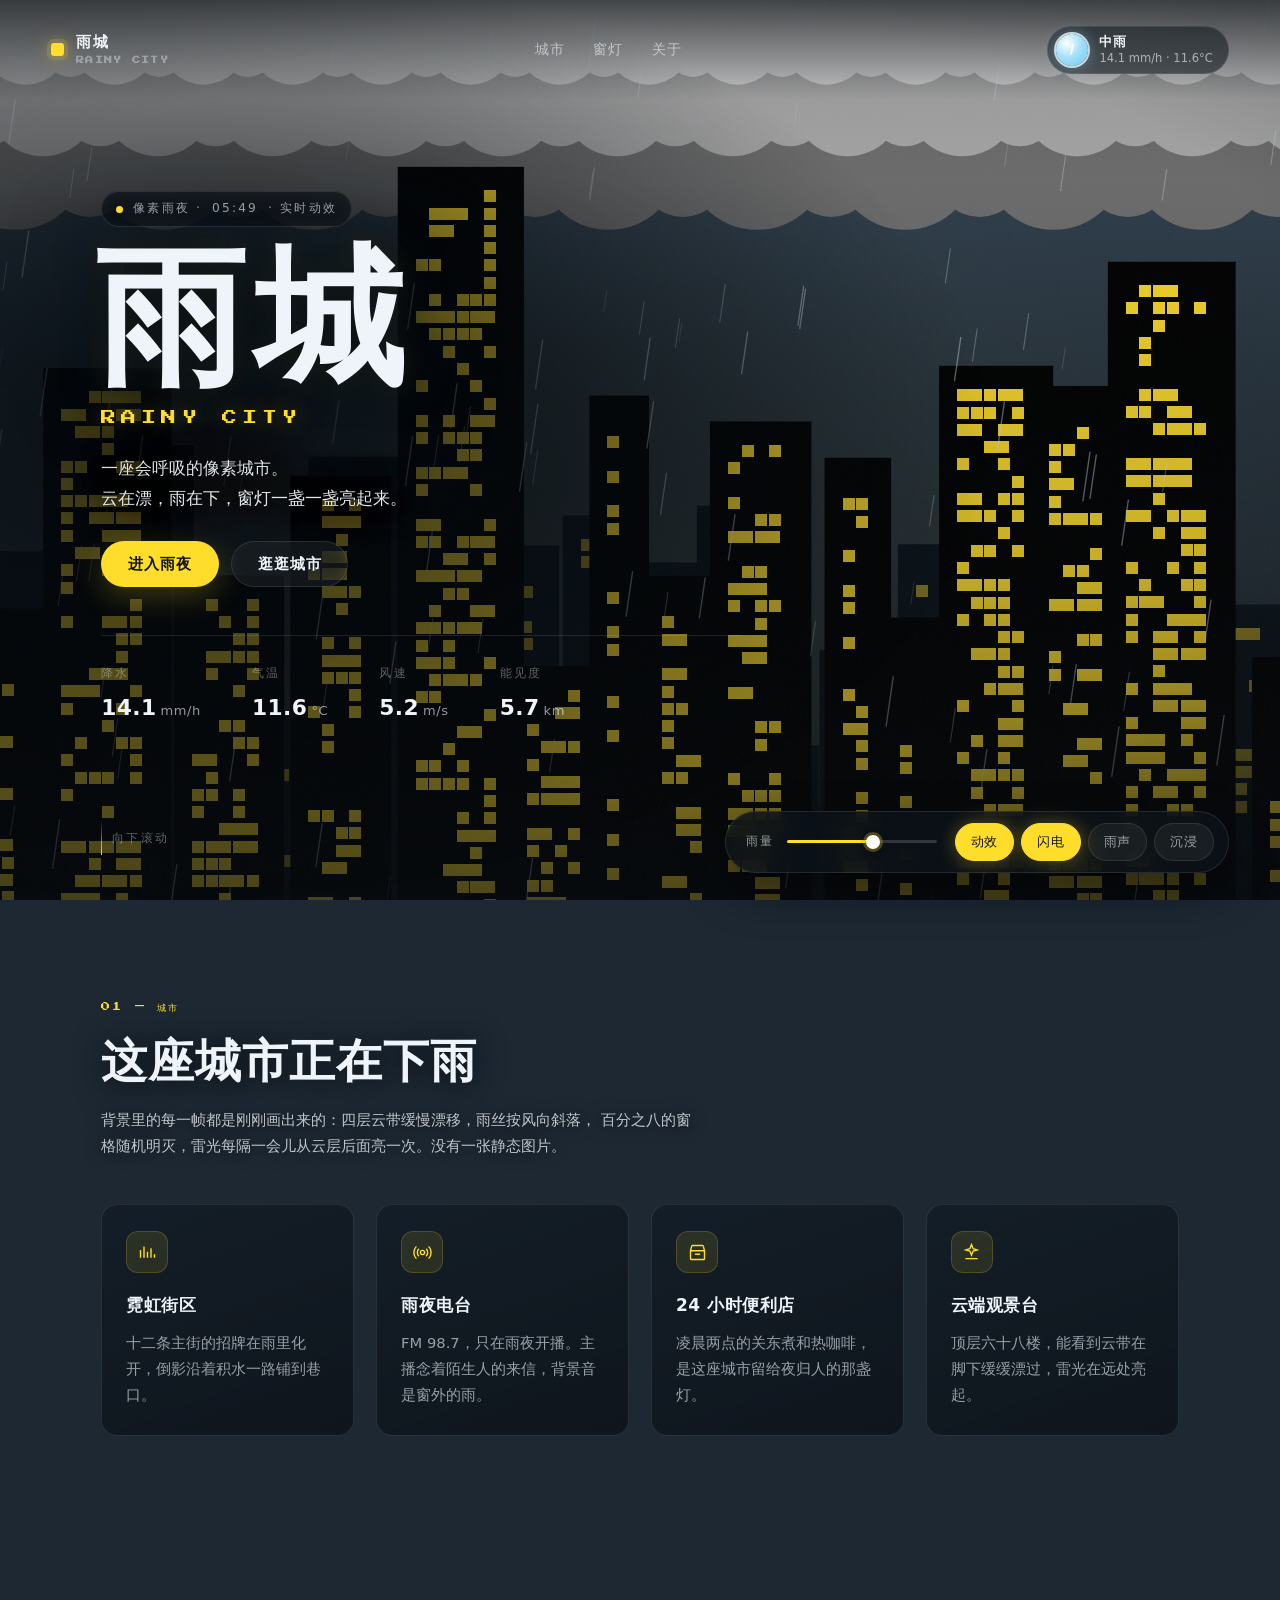
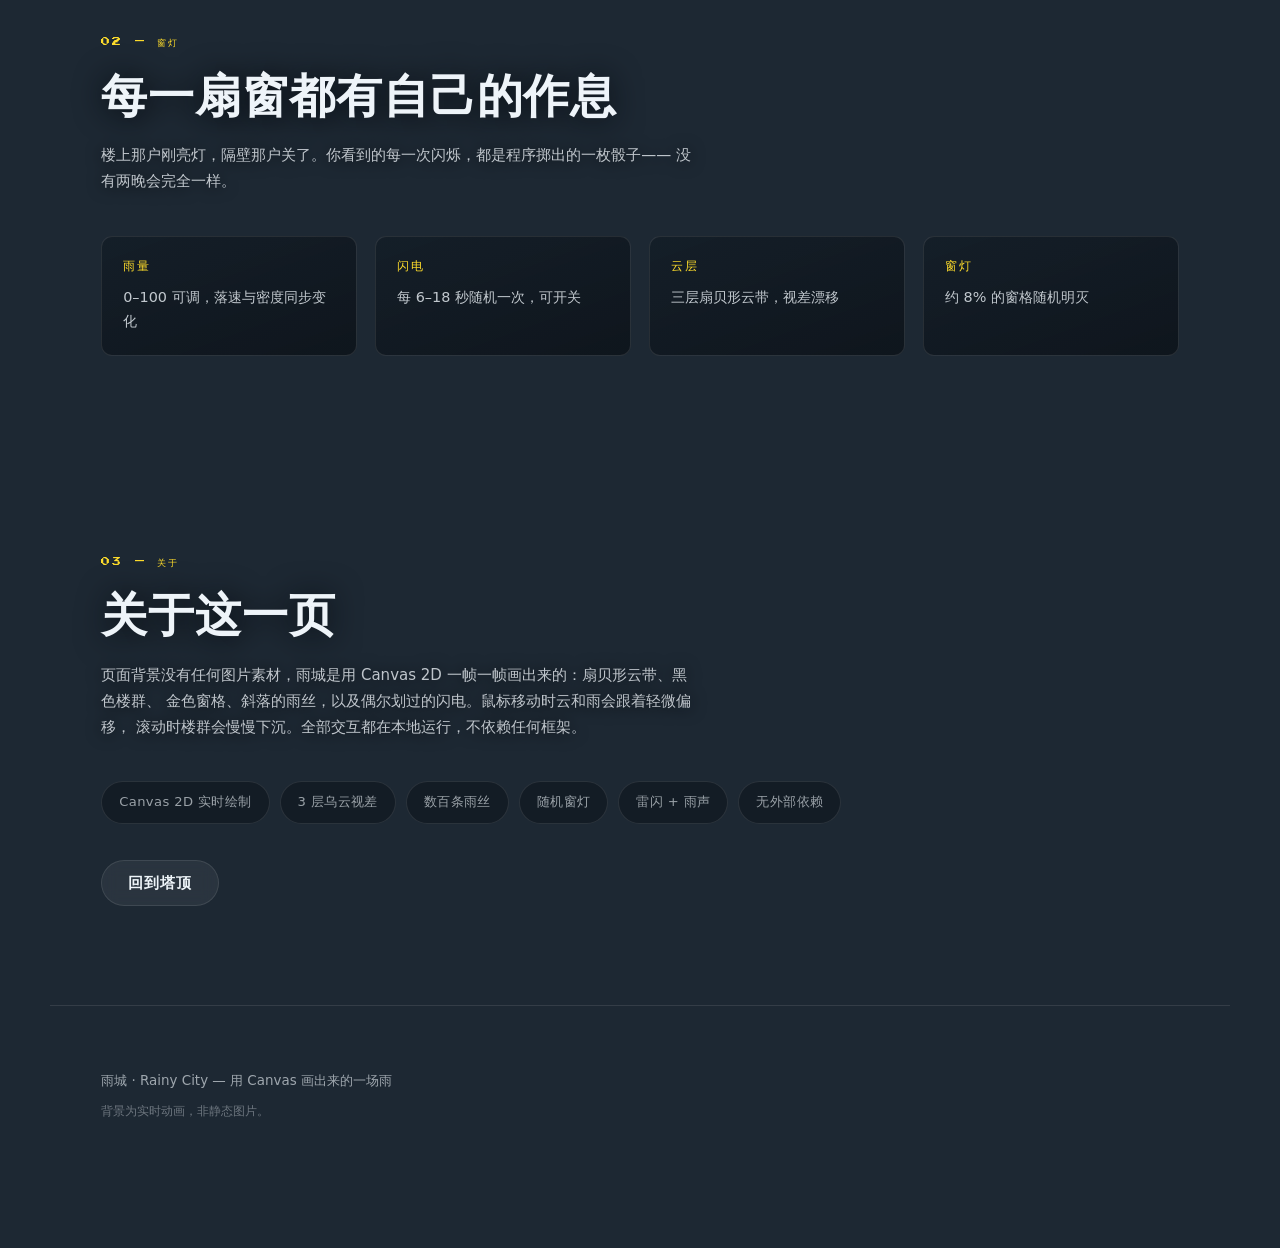
==== index.html @ 8e8bc32e "雨城 Rainy City：Canvas 实时雨夜城市 + 2D 伪 3D 街景漫步 - scene.js：逐帧绘制的雨夜城市（三层扇贝形云带、黑色楼群、随机明灭的窗格、斜落雨丝、雷闪、WebAudi" ====
<!DOCTYPE html>
<html lang="zh-CN">
<head>
<meta charset="utf-8">
<meta name="viewport" content="width=device-width, initial-scale=1, viewport-fit=cover">
<meta name="color-scheme" content="dark">
<meta name="theme-color" content="#1b2731">
<title>雨城 · Rainy City — 会下��的像素城市</title>
<meta name="description" content="雨城 Rainy City：一座完全由 Canvas 实时绘制的像素雨夜城市。云层漂移、雨丝斜落、窗灯明灭、雷光闪过。">
<link rel="icon" href="data:image/svg+xml,%3Csvg xmlns='http://www.w3.org/2000/svg' viewBox='0 0 32 32'%3E%3Crect width='32' height='32' rx='6' fill='%231b2731'/%3E%3Cpath d='M16 5c4.4 5.6 7.6 9.4 7.6 13.4A7.6 7.6 0 0 1 8.4 18.4C8.4 14.4 11.6 10.6 16 5z' fill='%23ffdd2b'/%3E%3C/svg%3E">
<link rel="preconnect" href="https://fonts.googleapis.com">
<link rel="preconnect" href="https://fonts.gstatic.com" crossorigin>
<link href="https://fonts.googleapis.com/css2?family=Press+Start+2P&display=swap" rel="stylesheet">
<link rel="stylesheet" href="assets/styles.css">
</head>
<body>

<!-- ============ 街景漫步：2D 伪 3D 侧视街道 ============ -->
<canvas class="walk" id="walk" aria-hidden="true"></canvas>

<div class="walk-hud" id="walkHud">
  <header class="walk-hud__bar">
    <div class="walk-hud__title">
      <span class="walk-hud__dot" aria-hidden="true"></span>
      <span class="walk-hud__label">雨城漫步</span>
      <em id="walkNow">霓虹街区</em>
    </div>
    <button class="chip" id="walkExit" type="button">离开街景</button>
  </header>

  <nav class="walk-nav" id="walkNav" aria-label="跳转到某个地点"></nav>

  <p class="walk-hint"><kbd>←</kbd><kbd>→</kbd> 或 <kbd>A</kbd><kbd>D</kbd> 行走　·　<kbd>Esc</kbd> 离开</p>
</div>

<a class="skip-link" href="#main">跳到主要内容</a>

<!-- ============ 动态背景：实时绘制的雨夜城市 ============ -->
<div class="scene" aria-hidden="true">
  <canvas id="scene"></canvas>
  <div class="scene__dim" id="sceneDim"></div>
  <div class="scene__flash" id="flash"></div>
  <div class="scene__vignette"></div>
  <div class="scene__grain"></div>
</div>

<!-- ============ 顶栏 ============ -->
<header class="topbar">
  <a class="brand" href="#top">
    <span class="brand__mark" aria-hidden="true"></span>
    <span class="brand__text">雨城<em>Rainy City</em></span>
  </a>

  <nav class="nav" aria-label="主导航">
    <a href="#city">城市</a>
    <a href="#nights">窗灯</a>
    <a href="#about">关于</a>
  </nav>

  <div class="weather" role="status">
    <span class="weather__orb" aria-hidden="true"><i></i></span>
    <span class="weather__text">
      <b id="weatherLabel">中雨</b>
      <span><span id="weatherRate">12.4</span> mm/h · <span id="weatherTemp">11.6</span>°C</span>
    </span>
  </div>
</header>

<main id="main">

  <!-- ============ HERO ============ -->
  <section class="hero" id="top">
    <p class="hero__eyebrow"><span class="pulse" aria-hidden="true"></span>像素雨夜 · <span id="clock">23:47</span> · 实时动效</p>

    <h1 class="hero__title">雨城</h1>
    <p class="hero__latin">Rainy City</p>

    <p class="hero__lead">
      一座会呼吸的像素城市。<br>
      云在漂，雨在下，窗灯一盏一盏亮起来。
    </p>

    <div class="hero__actions">
      <button class="btn btn--primary" id="immersiveBtn" type="button">进入雨夜</button>
      <button class="btn btn--ghost" id="walkBtn" type="button">逛逛城市</button>
    </div>

    <dl class="stats">
      <div class="stat"><dt>降水</dt><dd><span id="statRain">12.4</span><small>mm/h</small></dd></div>
      <div class="stat"><dt>气温</dt><dd><span id="statTemp">11.6</span><small>°C</small></dd></div>
      <div class="stat"><dt>风速</dt><dd><span id="statWind">5.2</span><small>m/s</small></dd></div>
      <div class="stat"><dt>能见度</dt><dd><span id="statVis">3.1</span><small>km</small></dd></div>
    </dl>

    <p class="scroll-hint" aria-hidden="true"><span></span>向下滚动</p>
  </section>

  <!-- ============ 城市 ============ -->
  <section class="section" id="city">
    <header class="section__head">
      <p class="section__eyebrow">01 — 城市</p>
      <h2 class="section__title">这座城市正在下雨</h2>
      <p class="section__lead">
        背景里的每一帧都是刚刚画出来的：四层云带缓慢漂移，雨丝按风向斜落，
        百分之八的窗格随机明灭，雷光每隔一会儿从云层后面亮一次。没有一张静态图片。
      </p>
    </header>

    <div class="cards">
      <article class="card">
        <span class="card__icon" aria-hidden="true">
          <svg viewBox="0 0 24 24" fill="none" stroke="currentColor" stroke-width="1.6"><path d="M4 18V9m4 9V5m4 13v-7m4 7V7m4 11v-4"/></svg>
        </span>
        <h3>霓虹街区</h3>
        <p>十二条主街的招牌在雨里化开，倒影沿着积水一路铺到巷口。</p>
      </article>

      <article class="card">
        <span class="card__icon" aria-hidden="true">
          <svg viewBox="0 0 24 24" fill="none" stroke="currentColor" stroke-width="1.6"><circle cx="12" cy="12" r="2.4"/><path d="M7.8 7.8a6 6 0 0 0 0 8.4m8.4 0a6 6 0 0 0 0-8.4M5 5a10 10 0 0 0 0 14m14 0a10 10 0 0 0 0-14"/></svg>
        </span>
        <h3>雨夜电台</h3>
        <p>FM 98.7，只在雨夜开播。主播念着陌生人的来信，背景音是窗外的雨。</p>
      </article>

      <article class="card">
        <span class="card__icon" aria-hidden="true">
          <svg viewBox="0 0 24 24" fill="none" stroke="currentColor" stroke-width="1.6"><path d="M4 10l1.4-5.2A1 1 0 0 1 6.4 4h11.2a1 1 0 0 1 1 .8L20 10M4 10h16v9a1 1 0 0 1-1 1H5a1 1 0 0 1-1-1v-9z"/><path d="M9 14h6"/></svg>
        </span>
        <h3>24 小时便利店</h3>
        <p>凌晨两点的关东煮和热咖啡，是这座城市留给夜归人的那盏灯。</p>
      </article>

      <article class="card">
        <span class="card__icon" aria-hidden="true">
          <svg viewBox="0 0 24 24" fill="none" stroke="currentColor" stroke-width="1.6"><path d="M12 3l1.9 4.6L18.5 9l-4.6 1.4L12 15l-1.9-4.6L5.5 9l4.6-1.4z"/><path d="M5 19h14"/></svg>
        </span>
        <h3>云端观景台</h3>
        <p>顶层六十八楼，能看到云带在脚下缓缓漂过，雷光在远处亮起。</p>
      </article>
    </div>
  </section>

  <!-- ============ 窗灯 ============ -->
  <section class="section" id="nights">
    <header class="section__head">
      <p class="section__eyebrow">02 — 窗灯</p>
      <h2 class="section__title">每一扇窗都有自己的作息</h2>
      <p class="section__lead">
        楼上那户刚亮灯，隔壁那户关了。你看到的每一次闪烁，都是程序掷出的一枚骰子——
        没有两晚会完全一样。
      </p>
    </header>

    <dl class="facts">
      <div class="fact"><dt>雨量</dt><dd>0–100 可调，落速与密度同步变化</dd></div>
      <div class="fact"><dt>闪电</dt><dd>每 6–18 秒随机一次，可开关</dd></div>
      <div class="fact"><dt>云层</dt><dd>三层扇贝形云带，视差漂移</dd></div>
      <div class="fact"><dt>窗灯</dt><dd>约 8% 的窗格随机明灭</dd></div>
    </dl>
  </section>

  <!-- ============ 关于 ============ -->
  <section class="section" id="about">
    <header class="section__head">
      <p class="section__eyebrow">03 — 关于</p>
      <h2 class="section__title">关于这一页</h2>
      <p class="section__lead">
        页面背景没有任何图片素材，雨城是用 Canvas 2D 一帧一帧画出来的：扇贝形云带、黑色楼群、
        金色窗格、斜落的雨丝，以及偶尔划过的闪电。鼠标移动时云和雨会跟着轻微偏移，
        滚动时楼群会慢慢下沉。全部交互都在本地运行，不依赖任何框架。
      </p>
    </header>

    <ul class="tags">
      <li>Canvas 2D 实时绘制</li>
      <li>3 层乌云视差</li>
      <li>数百条雨丝</li>
      <li>随机窗灯</li>
      <li>雷闪 + 雨声</li>
      <li>无外部依赖</li>
    </ul>

    <p class="about__actions">
      <a class="btn btn--ghost" href="#top">回到塔顶</a>
    </p>
  </section>
</main>

<footer class="footer">
  <p>雨城 · Rainy City — 用 Canvas 画出来的一场雨</p>
  <p class="footer__dim">背景为实时动画，非静态图片。</p>
</footer>

<!-- ============ 控制台 ============ -->
<aside class="console" aria-label="雨夜控制台">
  <label class="console__slider">
    <span class="console__label">雨量</span>
    <input type="range" id="rainSlider" min="0" max="100" value="58" step="1" aria-label="雨量">
  </label>
  <div class="console__toggles">
    <button class="chip" id="motionToggle" type="button" aria-pressed="true">动效</button>
    <button class="chip" id="lightningToggle" type="button" aria-pressed="true">闪电</button>
    <button class="chip" id="soundToggle" type="button" aria-pressed="false">雨声</button>
    <button class="chip" id="immersiveToggle" type="button" aria-pressed="false">沉浸</button>
  </div>
</aside>

<p class="exit-hint">按 <b>Esc</b> 退出雨夜　·　暴雨越大，雨声越响</p>

<noscript>
  <p class="noscript">启用 JavaScript 才能看到会动的雨夜城市。</p>
</noscript>

<script src="assets/scene.js" defer></script>
<script src="assets/walk.js" defer></script>
<script src="assets/app.js" defer></script>
</body>
</html>
---- assets/styles.css ----
/* ==========================================================================
   雨城 · Rainy City
   调色取自场景本身：石板蓝的夜空、三级灰云、纯黑楼体、金色窗格
   ========================================================================== */

:root{
  /* 场景色 */
  --sky-top:      #2f4050;
  --sky-bottom:   #1d2833;
  --cloud-light:  #cfcfcf;
  --cloud-mid:    #a9a9a9;
  --cloud-dark:   #6b6b6b;
  --ink:          #000000;

  /* 窗灯 */
  --glow:         #ffdd2b;
  --glow-soft:    rgba(255,221,43,.35);
  --glow-dim:     rgba(255,221,43,.14);

  /* 文字 */
  --text:         #eef4f9;
  --muted:        rgba(238,244,249,.62);
  --faint:        rgba(238,244,249,.38);

  /* 面板 */
  --panel:        rgba(12,19,26,.55);
  --panel-solid:  rgba(12,19,26,.78);
  --hairline:     rgba(255,255,255,.10);
  --hairline-lit: rgba(255,221,43,.28);

  --radius:       16px;
  --radius-sm:    11px;

  --pad:          clamp(20px, 4vw, 56px);
  --maxw:         1180px;

  --font-sans: "PingFang SC", "Hiragino Sans GB", "Microsoft YaHei UI", "Microsoft YaHei",
               system-ui, -apple-system, "Segoe UI", Roboto, "Helvetica Neue", sans-serif;
  --font-pixel: "Press Start 2P", "Courier New", ui-monospace, monospace;

  --ease: cubic-bezier(.22,.61,.36,1);
}

/* ---------------------------------------------------------------- base --- */

*,*::before,*::after{ box-sizing:border-box; }

html{ scroll-behavior:smooth; }

body{
  margin:0;
  min-height:100%;
  background:var(--sky-bottom);
  color:var(--text);
  font-family:var(--font-sans);
  font-size:clamp(15px,1.05vw,17px);
  line-height:1.75;
  -webkit-font-smoothing:antialiased;
  text-rendering:optimizeLegibility;
  overflow-x:hidden;
}

h1,h2,h3,dl,dd,dt,p{ margin:0; }
ul{ margin:0; padding:0; list-style:none; }
img{ max-width:100%; display:block; }

a{ color:inherit; text-decoration:none; }

:focus-visible{
  outline:2px solid var(--glow);
  outline-offset:3px;
  border-radius:4px;
}

::selection{ background:var(--glow); color:#10161c; }

.skip-link{
  position:fixed; top:-100px; left:16px; z-index:100;
  padding:10px 16px; border-radius:0 0 10px 10px;
  background:var(--glow); color:#10161c; font-weight:700;
  transition:top .2s var(--ease);
}
.skip-link:focus{ top:0; }

/* --------------------------------------------------------------- scene --- */

.scene{
  position:fixed; inset:0; z-index:0;
  overflow:hidden;
  background:var(--sky-bottom);
}

#scene{
  display:block;
  width:100%; height:100%;
}

/* 雷闪：由 JS 控制透明度 */
.scene__flash{
  position:absolute; inset:0;
  background:#dfeaf5;
  opacity:0;
  mix-blend-mode:screen;
  pointer-events:none;
}

/* 暗角，让文字站得住 */
.scene__vignette{
  position:absolute; inset:0;
  pointer-events:none;
  background:
    radial-gradient(122% 92% at 50% 44%, transparent 46%, rgba(4,8,12,.50) 100%),
    linear-gradient(to bottom, rgba(4,8,12,.14) 0%, rgba(4,8,12,.04) 20%, rgba(4,8,12,.22) 62%, rgba(4,8,12,.68) 100%);
}

/* 滚过首屏后让城市退到后面，读文字更轻松 */
.scene__dim{
  position:absolute; inset:0;
  background:#05090e;
  opacity:0;
  pointer-events:none;
}

/* 极细的颗粒，压掉色带 */
.scene__grain{
  position:absolute; inset:-50%;
  pointer-events:none;
  opacity:.045;
  background-image:url("data:image/svg+xml,%3Csvg xmlns='http://www.w3.org/2000/svg' width='160' height='160'%3E%3Cfilter id='n'%3E%3CfeTurbulence type='fractalNoise' baseFrequency='.8' numOctaves='3'/%3E%3C/filter%3E%3Crect width='160' height='160' filter='url(%23n)'/%3E%3C/svg%3E");
  animation:grain 6s steps(6,end) infinite;
}
@keyframes grain{
  0%{transform:translate(0,0)}      20%{transform:translate(-3%,2%)}
  40%{transform:translate(2%,-3%)}  60%{transform:translate(-2%,-2%)}
  80%{transform:translate(3%,1%)}   100%{transform:translate(0,0)}
}

/* -------------------------------------------------------------- topbar --- */

.topbar{
  position:fixed; z-index:20;
  top:0; left:0; right:0;
  display:flex; align-items:center; gap:clamp(14px,3vw,40px);
  padding:clamp(14px,2vw,26px) var(--pad);
  background:linear-gradient(to bottom, rgba(6,10,14,.66), rgba(6,10,14,0));
}

.brand{
  display:flex; align-items:center; gap:12px;
  flex:0 0 auto;
}

.brand__mark{
  width:13px; height:13px; border-radius:3px;
  background:var(--glow);
  box-shadow:0 0 0 4px rgba(255,221,43,.14), 0 0 18px rgba(255,221,43,.5);
  animation:blink 5.5s steps(1,end) infinite;
}
@keyframes blink{
  0%,86%{opacity:1}
  88%{opacity:.25}
  90%{opacity:1}
  93%{opacity:.4}
  95%,100%{opacity:1}
}

.brand__text{
  display:flex; flex-direction:column; line-height:1.15;
  font-weight:700; letter-spacing:.14em;
}
.brand__text em{
  font-family:var(--font-pixel);
  font-size:8px; font-style:normal; letter-spacing:.16em;
  color:var(--faint); margin-top:5px; text-transform:uppercase;
}

.nav{
  display:flex; gap:clamp(14px,2.2vw,30px);
  margin-left:auto; margin-right:auto;
  font-size:.9rem; letter-spacing:.08em;
  color:var(--muted);
}
.nav a{ position:relative; padding:4px 0; transition:color .25s var(--ease); }
.nav a::after{
  content:""; position:absolute; left:0; right:100%; bottom:0;
  height:1px; background:var(--glow);
  transition:right .3s var(--ease);
}
.nav a:hover{ color:var(--text); }
.nav a:hover::after{ right:0; }

/* 天气指示器 —— 呼应原图右上角那枚圆标 */
.weather{
  flex:0 0 auto;
  display:flex; align-items:center; gap:11px;
  padding:7px 15px 7px 8px;
  border:1px solid var(--hairline);
  border-radius:999px;
  background:var(--panel);
  -webkit-backdrop-filter:blur(10px);
  backdrop-filter:blur(10px);
}

.weather__orb{
  position:relative; flex:0 0 auto;
  width:32px; height:32px; border-radius:50%;
  background:radial-gradient(circle at 34% 30%, #ffffff 0%, #a9e2fb 42%, #6fc7ee 100%);
  box-shadow:0 0 0 2px rgba(255,255,255,.75), 0 0 16px rgba(126,208,246,.55);
  display:grid; place-items:center;
  overflow:hidden;
}
/* 圆标里的雨：一条持续斜落的细线 */
.weather__orb i{
  width:2px; height:11px; border-radius:2px;
  background:rgba(255,255,255,.92);
  transform:rotate(14deg);
  animation:orb-rain 1.5s linear infinite;
}
@keyframes orb-rain{
  0%{ transform:translateY(-11px) rotate(14deg); opacity:0; }
  25%{ opacity:1; }
  100%{ transform:translateY(12px) rotate(14deg); opacity:0; }
}

.weather__text{ display:flex; flex-direction:column; line-height:1.25; font-size:.72rem; }
.weather__text b{ font-size:.82rem; letter-spacing:.06em; }
.weather__text span{ color:var(--muted); font-variant-numeric:tabular-nums; }

/* ---------------------------------------------------------------- hero --- */

.hero{
  position:relative; z-index:10;
  min-height:100svh;
  display:flex; flex-direction:column;
  justify-content:center;
  gap:clamp(16px,2.4vh,30px);
  max-width:var(--maxw);
  margin:0 auto;
  padding:clamp(120px,16vh,200px) var(--pad) clamp(120px,14vh,170px);
  animation:rise 1.1s var(--ease) both .15s;
}
@keyframes rise{
  from{ opacity:0; transform:translateY(22px); }
  to{ opacity:1; transform:none; }
}

/* 文字底下的一层柔光罩，压住背后的窗格 */
.hero::before{
  content:"";
  position:absolute;
  inset:-6% -14% -2% -14%;
  z-index:-1;
  pointer-events:none;
  background:radial-gradient(64% 58% at 20% 50%,
    rgba(4,9,14,.82) 0%, rgba(4,9,14,.54) 40%,
    rgba(4,9,14,.18) 68%, rgba(4,9,14,0) 83%);
}

.hero__eyebrow{
  display:inline-flex; align-items:center; gap:10px;
  align-self:flex-start;
  padding:6px 14px;
  border:1px solid var(--hairline);
  border-radius:999px;
  background:var(--panel);
  -webkit-backdrop-filter:blur(8px);
  backdrop-filter:blur(8px);
  font-size:.76rem; letter-spacing:.18em;
  color:var(--muted);
}

.pulse{
  width:7px; height:7px; border-radius:50%;
  background:var(--glow);
  box-shadow:0 0 0 0 var(--glow-soft);
  animation:pulse 2.6s ease-out infinite;
}
@keyframes pulse{
  0%{ box-shadow:0 0 0 0 rgba(255,221,43,.45); }
  70%{ box-shadow:0 0 0 12px rgba(255,221,43,0); }
  100%{ box-shadow:0 0 0 0 rgba(255,221,43,0); }
}

.hero__title{
  font-size:clamp(64px,13vw,150px);
  line-height:.94;
  font-weight:800;
  letter-spacing:.06em;
  margin-left:-.04em;
  text-shadow:
    0 0 42px rgba(8,14,20,.9),
    0 0 90px rgba(8,14,20,.7),
    0 0 26px rgba(255,221,43,.12);
}

.hero__latin{
  font-family:var(--font-pixel);
  font-size:clamp(10px,1.5vw,15px);
  letter-spacing:.34em;
  text-transform:uppercase;
  color:var(--glow);
  text-shadow:0 0 22px var(--glow-soft);
  margin-top:-6px;
}

.hero__lead{
  max-width:34ch;
  font-size:clamp(15px,1.35vw,19px);
  color:rgba(242,247,251,.94);
  text-shadow:0 2px 16px rgba(4,9,14,.95), 0 0 42px rgba(4,9,14,.7);
}

.hero__actions{
  display:flex; flex-wrap:wrap; gap:12px;
  margin-top:6px;
}

/* -------------------------------------------------------------- button --- */

.btn{
  display:inline-flex; align-items:center; justify-content:center;
  min-height:46px; padding:0 26px;
  border-radius:999px;
  border:1px solid transparent;
  font:inherit; font-weight:600; font-size:.94rem; letter-spacing:.06em;
  cursor:pointer;
  transition:transform .25s var(--ease), background-color .25s var(--ease),
             border-color .25s var(--ease), box-shadow .25s var(--ease), color .25s var(--ease);
}
.btn:hover{ transform:translateY(-2px); }
.btn:active{ transform:translateY(0); }

.btn--primary{
  background:var(--glow);
  color:#12181e;
  box-shadow:0 10px 30px rgba(255,221,43,.22);
}
.btn--primary:hover{
  box-shadow:0 14px 40px rgba(255,221,43,.34);
  background:#ffe14f;
}

.btn--ghost{
  background:rgba(255,255,255,.06);
  border-color:var(--hairline);
  color:var(--text);
  -webkit-backdrop-filter:blur(8px);
  backdrop-filter:blur(8px);
}
.btn--ghost:hover{
  border-color:var(--hairline-lit);
  background:rgba(255,255,255,.11);
}

/* --------------------------------------------------------------- stats --- */

.stats{
  display:flex; flex-wrap:wrap; gap:clamp(20px,4vw,58px);
  margin-top:clamp(16px,3vh,34px);
  padding-top:clamp(16px,3vh,30px);
  border-top:1px solid var(--hairline);
  max-width:640px;
}
.stat dt{
  font-size:.72rem; letter-spacing:.2em; text-transform:uppercase;
  color:var(--faint); margin-bottom:5px;
}
.stat dd{
  font-size:clamp(18px,1.7vw,24px); font-weight:700;
  font-variant-numeric:tabular-nums; letter-spacing:.02em;
}
.stat dd small{
  font-size:.6em; font-weight:500; color:var(--muted);
  margin-left:4px; letter-spacing:.04em;
}

.scroll-hint{
  position:absolute; left:var(--pad); bottom:clamp(26px,5vh,52px);
  display:flex; align-items:center; gap:10px;
  font-size:.72rem; letter-spacing:.2em; color:var(--faint);
}
.scroll-hint span{
  width:1px; height:34px;
  background:linear-gradient(to bottom, transparent, var(--glow));
  animation:drop 2.4s ease-in-out infinite;
}
@keyframes drop{
  0%,100%{ transform:scaleY(.35); transform-origin:top; opacity:.4; }
  50%    { transform:scaleY(1);   transform-origin:top; opacity:1; }
}

/* ------------------------------------------------------------- section --- */

.section{
  position:relative; z-index:10;
  max-width:var(--maxw);
  margin:0 auto;
  padding:clamp(72px,11vh,140px) var(--pad);
}

.section__head{ max-width:760px; }

.section__eyebrow{
  font-family:var(--font-pixel);
  font-size:9px; letter-spacing:.24em; text-transform:uppercase;
  color:var(--glow);
  margin-bottom:18px;
}

.section__title{
  font-size:clamp(28px,3.6vw,46px);
  line-height:1.22; font-weight:750;
  letter-spacing:.02em;
  text-shadow:0 2px 30px rgba(6,10,14,.9);
}

.section__lead{
  margin-top:18px;
  max-width:62ch;
  color:rgba(238,244,249,.78);
  text-shadow:0 1px 16px rgba(6,10,14,.85);
}

/* --------------------------------------------------------------- cards --- */

.cards{
  display:grid;
  grid-template-columns:repeat(auto-fit,minmax(232px,1fr));
  gap:clamp(14px,1.8vw,22px);
  margin-top:clamp(34px,5vh,56px);
}

.card{
  position:relative;
  padding:26px 24px 28px;
  border:1px solid var(--hairline);
  border-radius:var(--radius);
  background:linear-gradient(160deg, rgba(16,25,34,.66), rgba(9,14,20,.72));
  overflow:hidden;
  transition:transform .35s var(--ease), border-color .35s var(--ease), background-color .35s var(--ease);
}
.card::before{
  content:""; position:absolute; inset:0 0 auto; height:2px;
  background:linear-gradient(90deg, var(--glow), transparent 72%);
  opacity:0; transition:opacity .35s var(--ease);
}
.card:hover{
  transform:translateY(-5px);
  border-color:var(--hairline-lit);
}
.card:hover::before{ opacity:1; }

.card__icon{
  display:grid; place-items:center;
  width:42px; height:42px; margin-bottom:18px;
  border-radius:12px;
  background:rgba(255,221,43,.10);
  border:1px solid rgba(255,221,43,.18);
  color:var(--glow);
}
.card__icon svg{ width:21px; height:21px; }

.card h3{
  font-size:1.06rem; font-weight:700; letter-spacing:.03em;
  margin-bottom:9px;
}
.card p{
  font-size:.92rem; color:var(--muted); line-height:1.75;
}

/* --------------------------------------------------------------- 规格 --- */

.facts{
  display:grid;
  grid-template-columns:repeat(auto-fit,minmax(238px,1fr));
  gap:clamp(12px,1.6vw,18px);
  margin-top:clamp(30px,4.6vh,50px);
}
.fact{
  padding:19px 21px 21px;
  border:1px solid var(--hairline);
  border-radius:var(--radius-sm);
  background:linear-gradient(160deg, rgba(16,25,34,.62), rgba(9,14,20,.70));
  transition:border-color .35s var(--ease), transform .35s var(--ease);
}
.fact:hover{
  border-color:var(--hairline-lit);
  transform:translateY(-3px);
}
.fact dt{
  font-size:.74rem; letter-spacing:.16em; color:var(--glow);
  text-transform:uppercase;
  margin-bottom:8px;
}
.fact dd{
  font-size:.9rem; color:rgba(238,244,249,.8); line-height:1.7;
}

/* ---------------------------------------------------------------- tags --- */

.tags{
  display:flex; flex-wrap:wrap; gap:10px;
  margin-top:clamp(30px,4.5vh,48px);
}
.tags li{
  padding:9px 17px;
  border:1px solid var(--hairline);
  border-radius:999px;
  background:var(--panel);
  font-size:.82rem; color:var(--muted);
  letter-spacing:.03em;
}

.about__actions{ margin-top:clamp(28px,4vh,44px); }

/* -------------------------------------------------------------- footer --- */

.footer{
  position:relative; z-index:10;
  max-width:var(--maxw);
  margin:0 auto;
  padding:clamp(48px,7vh,86px) var(--pad) clamp(120px,14vh,150px);
  border-top:1px solid var(--hairline);
  font-size:.84rem;
  color:var(--muted);
}
.footer__dim{ color:var(--faint); margin-top:8px; font-size:.78rem; }

/* ------------------------------------------------------------- console --- */

.console{
  position:fixed; z-index:30;
  right:var(--pad); bottom:clamp(16px,3vh,28px);
  display:flex; align-items:center; gap:16px;
  padding:11px 14px;
  border:1px solid var(--hairline);
  border-radius:999px;
  background:var(--panel-solid);
  -webkit-backdrop-filter:blur(14px) saturate(130%);
  backdrop-filter:blur(14px) saturate(130%);
  box-shadow:0 18px 46px rgba(0,0,0,.45);
  animation:rise 1.1s var(--ease) both .45s;
}

.console__slider{
  display:flex; align-items:center; gap:11px;
  padding-left:6px;
}
.console__label{
  flex:0 0 auto; white-space:nowrap;
  font-size:.74rem; letter-spacing:.16em; color:var(--muted);
}

input[type=range]{
  -webkit-appearance:none; appearance:none;
  width:clamp(88px,13vw,150px); height:22px;
  background:transparent; cursor:pointer;
}
input[type=range]::-webkit-slider-runnable-track{
  height:3px; border-radius:3px;
  background:linear-gradient(90deg, var(--glow) var(--fill,58%), rgba(255,255,255,.16) var(--fill,58%));
}
input[type=range]::-webkit-slider-thumb{
  -webkit-appearance:none;
  width:14px; height:14px; margin-top:-5.5px;
  border-radius:50%;
  background:#fff;
  box-shadow:0 0 0 3px rgba(255,221,43,.28), 0 2px 8px rgba(0,0,0,.5);
  transition:transform .2s var(--ease);
}
input[type=range]:hover::-webkit-slider-thumb{ transform:scale(1.15); }
input[type=range]::-moz-range-track{
  height:3px; border-radius:3px; background:rgba(255,255,255,.16);
}
input[type=range]::-moz-range-progress{
  height:3px; border-radius:3px; background:var(--glow);
}
input[type=range]::-moz-range-thumb{
  width:13px; height:13px; border:0; border-radius:50%;
  background:#fff;
  box-shadow:0 0 0 3px rgba(255,221,43,.28);
}

.console__toggles{ display:flex; gap:7px; }

.chip{
  padding:7px 15px;
  border:1px solid var(--hairline);
  border-radius:999px;
  background:rgba(255,255,255,.05);
  color:var(--muted);
  font:inherit; font-size:.8rem; letter-spacing:.06em;
  cursor:pointer;
  transition:color .22s var(--ease), background-color .22s var(--ease),
             border-color .22s var(--ease), box-shadow .22s var(--ease);
}
.chip:hover{ color:var(--text); border-color:rgba(255,255,255,.2); }
.chip[aria-pressed=true]{
  color:#12181e;
  background:var(--glow);
  border-color:var(--glow);
  box-shadow:0 0 18px rgba(255,221,43,.3);
}

/* ------------------------------------------------------------ 沉浸模式 --- */

body.is-immersive{ overflow:hidden; }
body.is-immersive .topbar,
body.is-immersive main,
body.is-immersive .footer,
body.is-immersive .console{
  opacity:0; visibility:hidden;
  transition:opacity .5s var(--ease), visibility .5s;
}
body.is-immersive .scene__vignette{
  background:
    radial-gradient(120% 90% at 50% 45%, transparent 55%, rgba(4,8,12,.4) 100%),
    linear-gradient(to bottom, rgba(4,8,12,.22), rgba(4,8,12,.34));
}

.exit-hint{
  position:fixed; z-index:40;
  left:50%; bottom:34px; transform:translate(-50%,14px);
  padding:9px 20px;
  border:1px solid var(--hairline);
  border-radius:999px;
  background:var(--panel-solid);
  -webkit-backdrop-filter:blur(12px);
  backdrop-filter:blur(12px);
  font-size:.78rem; letter-spacing:.1em; color:var(--muted);
  opacity:0; pointer-events:none;
  transition:opacity .4s var(--ease), transform .4s var(--ease);
}
body.is-immersive .exit-hint{
  opacity:1; transform:translate(-50%,0);
}

.noscript{
  position:fixed; z-index:50; left:50%; top:50%;
  transform:translate(-50%,-50%);
  padding:18px 26px; border-radius:12px;
  background:var(--panel-solid); border:1px solid var(--hairline);
  font-size:.9rem;
}

.exit-hint b{ color:var(--text); font-weight:600; }

/* --------------------------------------------------------- 滚动出现 --- */

.reveal{
  opacity:0;
  transform:translateY(26px);
  transition:opacity .85s var(--ease), transform .85s var(--ease);
}
.reveal.is-in{
  opacity:1;
  transform:none;
}

/* ---------------------------------------------------------- 街景漫步 --- */

.walk{
  position:fixed; inset:0; z-index:40;
  display:block;
  opacity:0; visibility:hidden;
  pointer-events:none;
  transition:opacity .6s var(--ease), visibility .6s;
}
.walk.is-on{ opacity:1; visibility:visible; }

.walk-hud{
  position:fixed; inset:0; z-index:45;
  pointer-events:none;
  opacity:0; visibility:hidden;
  transition:opacity .5s var(--ease) .12s, visibility .5s;
}
body.is-walking .walk-hud{ opacity:1; visibility:visible; }

.walk-hud__bar{
  position:absolute; top:0; left:0; right:0;
  display:flex; align-items:center; gap:16px;
  padding:clamp(14px,2vw,24px) var(--pad);
  background:linear-gradient(to bottom, rgba(5,9,13,.78), rgba(5,9,13,0));
}

.walk-hud__title{
  display:flex; align-items:center; gap:11px;
  font-size:.86rem; letter-spacing:.06em;
}
.walk-hud__dot{
  width:8px; height:8px; border-radius:50%;
  background:var(--glow);
  box-shadow:0 0 12px var(--glow);
}
.walk-hud__label{ color:var(--faint); letter-spacing:.2em; font-size:.72rem; }
.walk-hud__title em{
  font-style:normal; font-weight:700; font-size:1.02rem;
  color:var(--text);
  padding-left:11px; margin-left:2px;
  border-left:1px solid var(--hairline);
  text-shadow:0 0 18px rgba(255,221,43,.25);
}
.walk-hud__bar .chip{ margin-left:auto; pointer-events:auto; }

.walk-nav{
  position:absolute;
  left:var(--pad); bottom:clamp(74px,11vh,98px);
  display:flex; flex-wrap:wrap; gap:8px;
}
.walk-nav__btn{
  pointer-events:auto;
  padding:9px 16px;
  border:1px solid var(--hairline);
  border-radius:999px;
  background:rgba(10,16,22,.72);
  -webkit-backdrop-filter:blur(10px);
  backdrop-filter:blur(10px);
  color:var(--muted);
  font:inherit; font-size:.82rem; letter-spacing:.04em;
  cursor:pointer;
  transition:color .22s var(--ease), border-color .22s var(--ease),
             background-color .22s var(--ease), transform .22s var(--ease);
}
.walk-nav__btn:hover{
  color:var(--text); border-color:var(--hairline-lit); transform:translateY(-2px);
}
.walk-nav__btn[aria-current=true]{
  color:#12181e; background:var(--glow); border-color:var(--glow);
  box-shadow:0 0 20px rgba(255,221,43,.3);
}

.walk-hint{
  position:absolute; right:var(--pad); bottom:clamp(30px,5vh,46px);
  font-size:.76rem; letter-spacing:.08em; color:var(--faint);
}
.walk-hint kbd{
  display:inline-block;
  padding:1px 6px; margin:0 1px;
  border:1px solid var(--hairline); border-radius:5px;
  background:rgba(255,255,255,.05);
  font:inherit; font-size:.72rem; color:var(--muted);
}

body.is-walking{ overflow:hidden; }
body.is-walking .topbar,
body.is-walking main,
body.is-walking .footer,
body.is-walking .console{
  opacity:0; visibility:hidden;
  transition:opacity .45s var(--ease), visibility .45s;
}

/* ------------------------------------------------------------ 响应式 --- */

@media (max-width:900px){
  .nav{ display:none; }
  .weather{ margin-left:auto; }
}

@media (max-width:620px){
  .weather__text{ display:none; }
  .weather{ padding:5px; }

  .hero{ padding-top:118px; padding-bottom:210px; }

  /* 控制台改成两行，并且让滑杆真正可以被压缩，不会顶破视口 */
  .console{
    left:var(--pad); right:var(--pad);
    bottom:14px;
    flex-wrap:wrap; row-gap:10px;
    justify-content:space-between; gap:10px;
    border-radius:18px;
    padding:13px 15px;
  }
  .console__slider{
    flex:1 1 100%; min-width:0;
    padding-left:0; gap:10px;
  }
  .console__toggles{
    flex:1 1 100%; min-width:0; flex-wrap:wrap;
    justify-content:space-between; gap:7px;
  }
  .console__toggles .chip{ padding:7px 10px; font-size:.74rem; }
  input[type=range]{ flex:1 1 auto; width:auto; min-width:0; }

  .scroll-hint{ display:none; }
  .stats{ gap:18px 26px; }
  .stat dd{ font-size:17px; }
  .footer{ padding-bottom:190px; }

  .walk-nav{ left:var(--pad); right:var(--pad); bottom:70px; gap:6px; }
  .walk-nav__btn{ padding:8px 12px; font-size:.75rem; }
  .walk-hint{ right:auto; left:var(--pad); bottom:32px; font-size:.7rem; }
  .walk-hud__label{ display:none; }
}

/* --------------------------------------------------- 减少动态效果偏好 --- */

@media (prefers-reduced-motion:reduce){
  html{ scroll-behavior:auto; }
  *,*::before,*::after{
    animation-duration:.001ms !important;
    animation-iteration-count:1 !important;
    transition-duration:.001ms !important;
  }
  .hero,.console{ animation:none; opacity:1; }
}
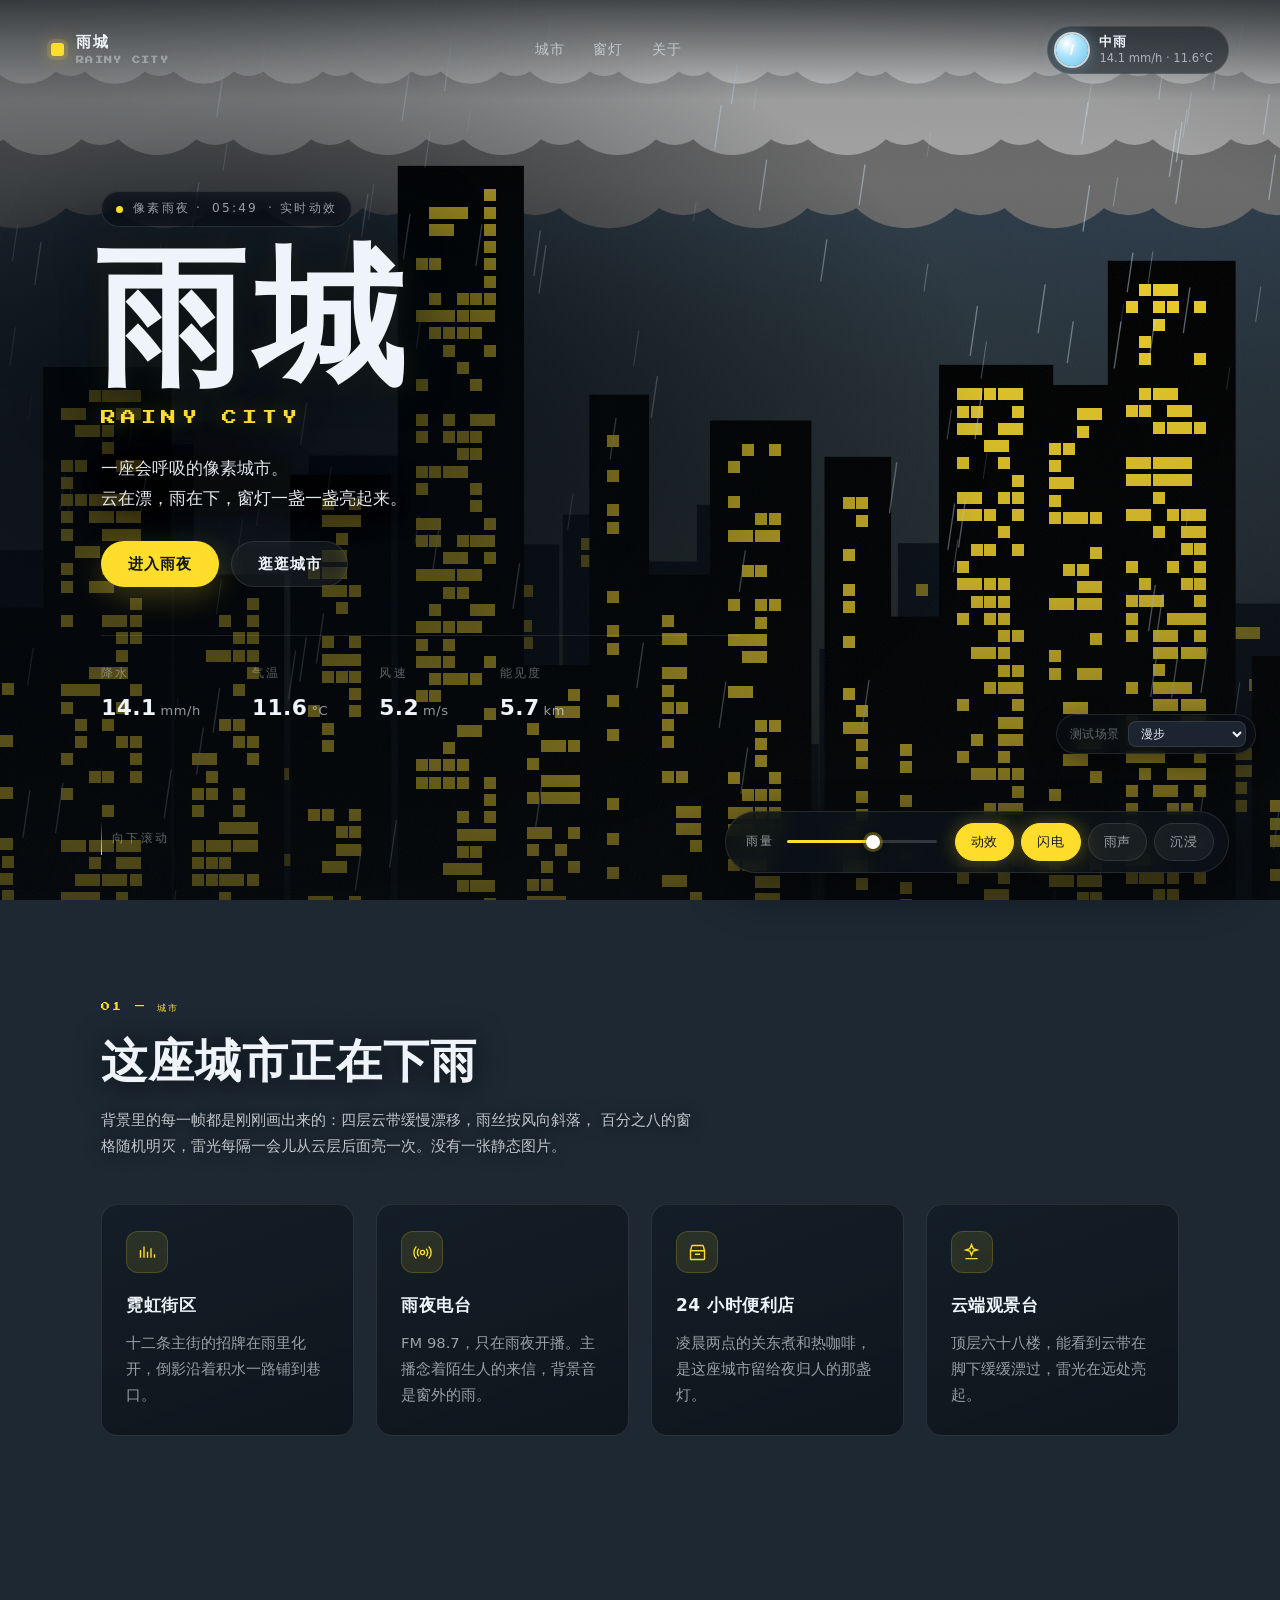
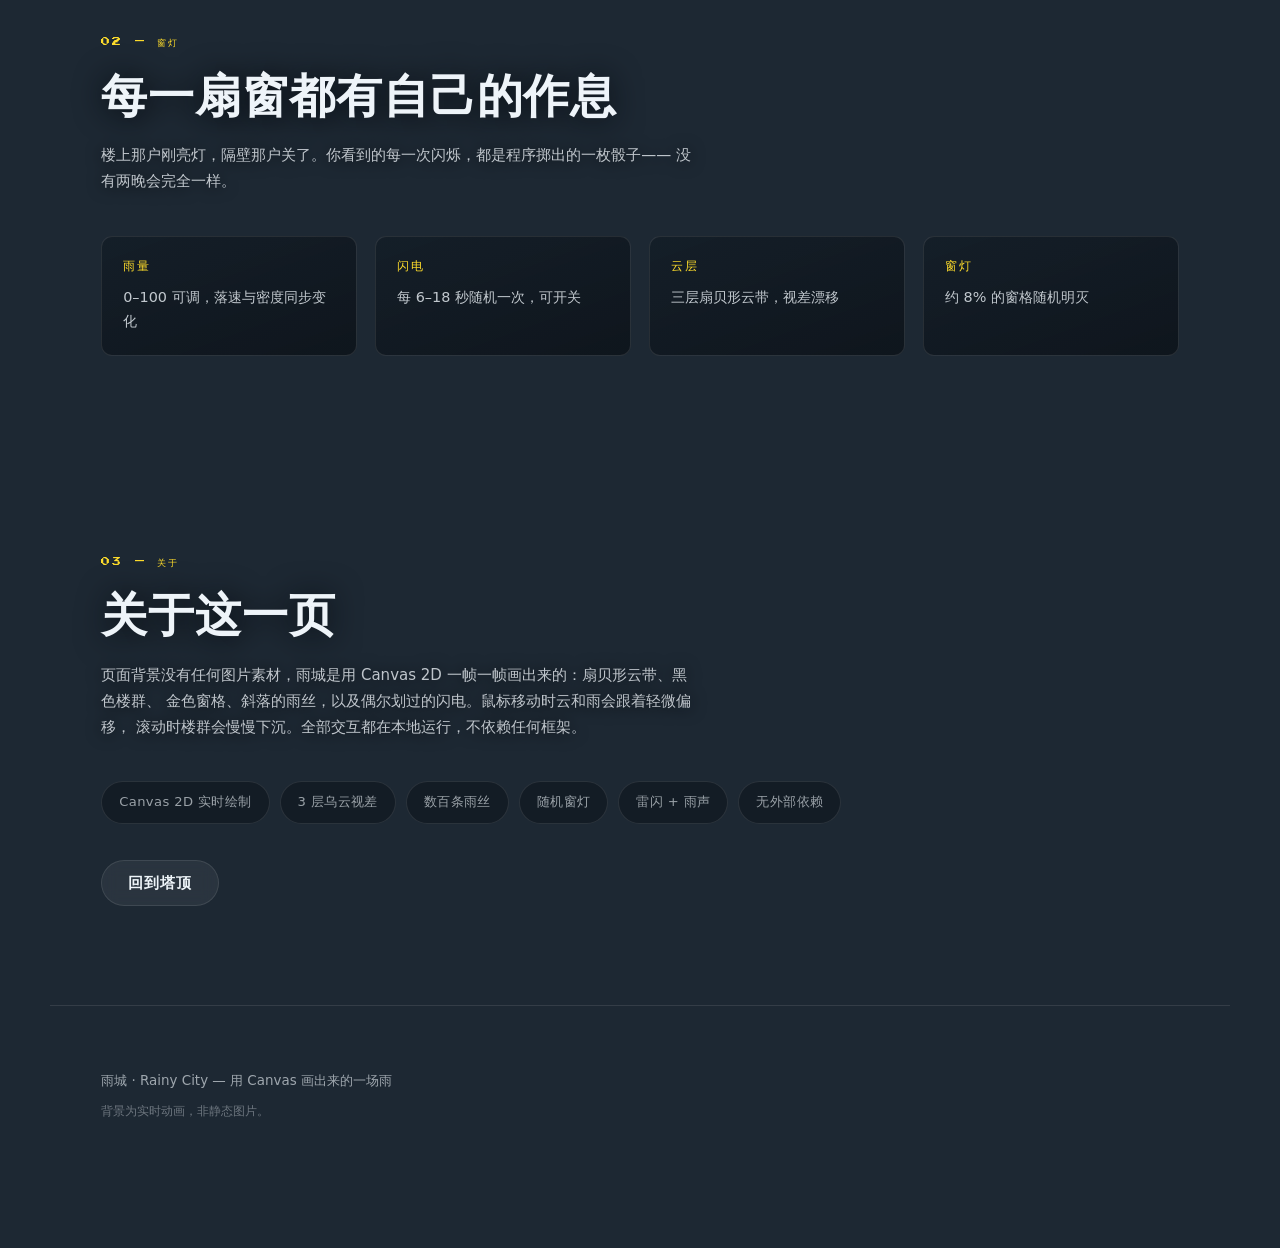
==== commit b42312d9: "feat(ui): wire the street mode into the page - walk entry button and walk-mode HUD (title, exit, key" ====
--- a/index.html
+++ b/index.html
@@ -23,15 +23,24 @@
     <div class="walk-hud__title">
       <span class="walk-hud__dot" aria-hidden="true"></span>
       <span class="walk-hud__label">雨城漫步</span>
-      <em id="walkNow">霓虹街区</em>
     </div>
     <button class="chip" id="walkExit" type="button">离开街景</button>
   </header>
 
-  <nav class="walk-nav" id="walkNav" aria-label="跳转到某个地点"></nav>
-
   <p class="walk-hint"><kbd>←</kbd><kbd>→</kbd> 或 <kbd>A</kbd><kbd>D</kbd> 行走　·　<kbd>Esc</kbd> 离开</p>
 </div>
+
+<!-- 测试用：切换街景内部场景（后续加场景时往 select 里加 option 即可） -->
+<label class="scene-switch">
+  <span>测试场景</span>
+  <select id="sceneSwitch" aria-label="测试：切换街景内部场景">
+    <option value="walk">漫步</option>
+    <option value="neon">霓虹街区</option>
+    <option value="store">24 小时便利店</option>
+    <option value="deck">云端观景台</option>
+    <option value="radio">雨夜电台</option>
+  </select>
+</label>
 
 <a class="skip-link" href="#main">跳到主要内容</a>
 
--- a/assets/styles.css
+++ b/assets/styles.css
@@ -693,41 +693,7 @@
   box-shadow:0 0 12px var(--glow);
 }
 .walk-hud__label{ color:var(--faint); letter-spacing:.2em; font-size:.72rem; }
-.walk-hud__title em{
-  font-style:normal; font-weight:700; font-size:1.02rem;
-  color:var(--text);
-  padding-left:11px; margin-left:2px;
-  border-left:1px solid var(--hairline);
-  text-shadow:0 0 18px rgba(255,221,43,.25);
-}
 .walk-hud__bar .chip{ margin-left:auto; pointer-events:auto; }
-
-.walk-nav{
-  position:absolute;
-  left:var(--pad); bottom:clamp(74px,11vh,98px);
-  display:flex; flex-wrap:wrap; gap:8px;
-}
-.walk-nav__btn{
-  pointer-events:auto;
-  padding:9px 16px;
-  border:1px solid var(--hairline);
-  border-radius:999px;
-  background:rgba(10,16,22,.72);
-  -webkit-backdrop-filter:blur(10px);
-  backdrop-filter:blur(10px);
-  color:var(--muted);
-  font:inherit; font-size:.82rem; letter-spacing:.04em;
-  cursor:pointer;
-  transition:color .22s var(--ease), border-color .22s var(--ease),
-             background-color .22s var(--ease), transform .22s var(--ease);
-}
-.walk-nav__btn:hover{
-  color:var(--text); border-color:var(--hairline-lit); transform:translateY(-2px);
-}
-.walk-nav__btn[aria-current=true]{
-  color:#12181e; background:var(--glow); border-color:var(--glow);
-  box-shadow:0 0 20px rgba(255,221,43,.3);
-}
 
 .walk-hint{
   position:absolute; right:var(--pad); bottom:clamp(30px,5vh,46px);
@@ -748,6 +714,40 @@
 body.is-walking .console{
   opacity:0; visibility:hidden;
   transition:opacity .45s var(--ease), visibility .45s;
+}
+
+/* ------------------------------------------ 测试用：场景切换下拉 --- */
+/* 开发期保留：永远浮在最上层，切换后锁定到对应场景方便观察 */
+
+.scene-switch{
+  position:fixed;
+  right:clamp(12px,2vw,24px);
+  bottom:calc(14vh + 20px);
+  z-index:80;
+  display:flex; align-items:center; gap:8px;
+  padding:6px 9px 6px 13px;
+  border:1px solid var(--hairline);
+  border-radius:999px;
+  background:rgba(9,14,20,.84);
+  -webkit-backdrop-filter:blur(10px);
+  backdrop-filter:blur(10px);
+  box-shadow:0 10px 26px rgba(0,0,0,.42);
+  font-size:.72rem; letter-spacing:.05em;
+  color:var(--faint);
+}
+.scene-switch select{
+  border:1px solid var(--hairline);
+  border-radius:8px;
+  background:#1b2430;
+  color:var(--text);
+  font:inherit; font-size:.76rem;
+  padding:4px 8px;
+  cursor:pointer;
+}
+.scene-switch select:hover{ border-color:var(--hairline-lit); }
+
+@media (max-width:620px){
+  .scene-switch{ bottom:calc(20vh + 26px); right:10px; }
 }
 
 /* ------------------------------------------------------------ 响应式 --- */
@@ -788,8 +788,6 @@
   .stat dd{ font-size:17px; }
   .footer{ padding-bottom:190px; }
 
-  .walk-nav{ left:var(--pad); right:var(--pad); bottom:70px; gap:6px; }
-  .walk-nav__btn{ padding:8px 12px; font-size:.75rem; }
   .walk-hint{ right:auto; left:var(--pad); bottom:32px; font-size:.7rem; }
   .walk-hud__label{ display:none; }
 }
